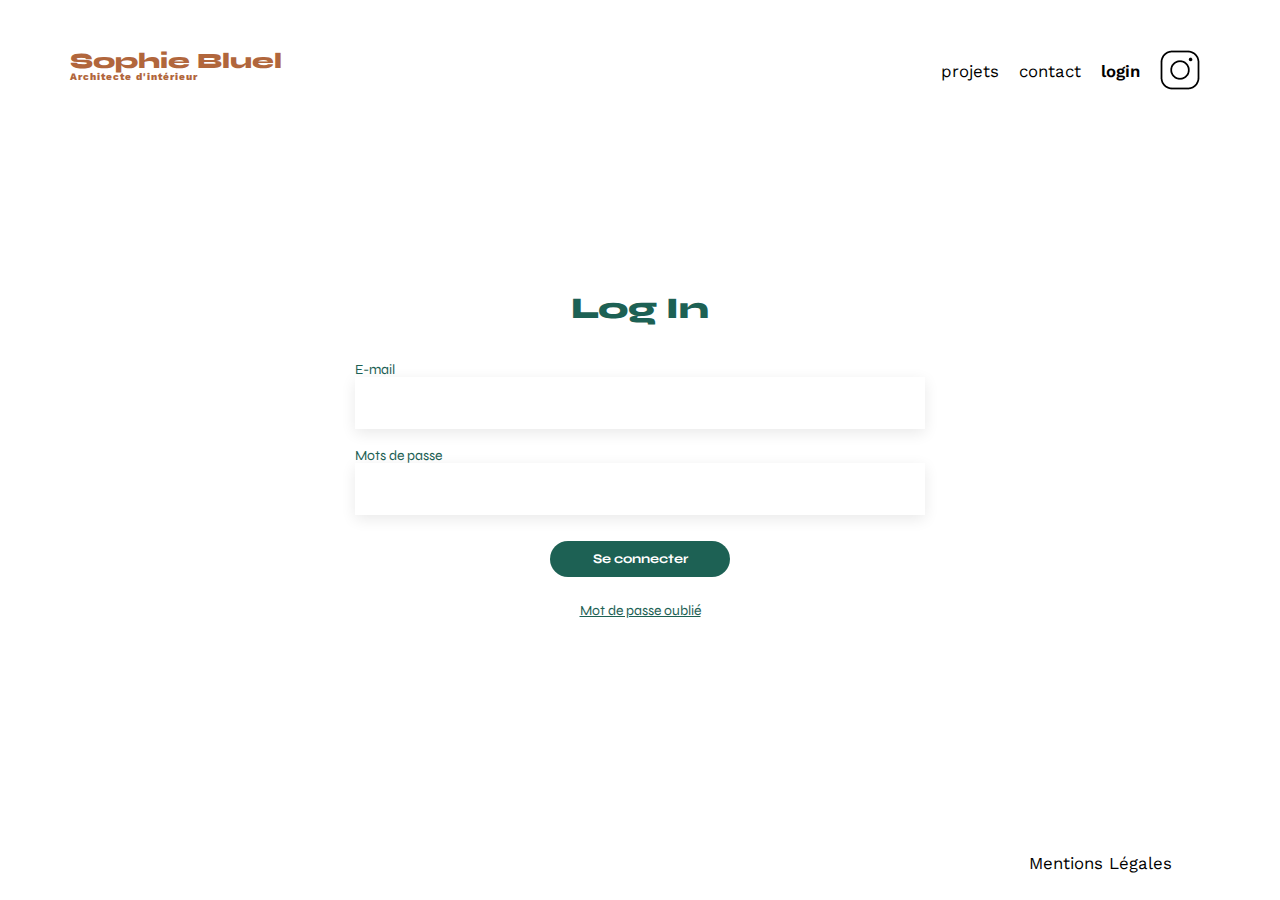
==== FrontEnd/login.html @ 1794ee2d "ajout de la page de connexion et les liens sont maintenant fonctionnel" ====
<!DOCTYPE html>
<html lang="fr">
<head>
	<meta charset="UTF-8">
	<title>Sophie Bluel - Architecte d'intérieur</title>
	<meta name="viewport" content="width=device-width, initial-scale=1.0">
	<link rel="preconnect" href="https://fonts.googleapis.com">
	<link rel="preconnect" href="https://fonts.gstatic.com" crossorigin>
	<link href="https://fonts.googleapis.com/css2?family=Syne:wght@700;800&family=Work+Sans&display=swap" rel="stylesheet">
	<meta name="description" content="">
	<link rel="stylesheet" href="./assets/style.css">
</head>
<body class="login__body">
<header>
	<a href="index.html"><h1>Sophie Bluel <span>Architecte d'intérieur</span></h1></a>
	<nav>
		<ul>
			<li><a href="index.html#porrfolio">projets</a></li>
			<li><a href="index.html#contact">contact</a></li>
			<li><a href="login.html" class="gras">login</a></li>
			<li><a href="https://www.instagram.com" target="_blank"><img src="./assets/icons/instagram.png" alt="Instagram"></a></li>
		</ul>
	</nav>
</header>
<main class="login__container">
<h1 class="form__title">Log In</h1>
<form action="#" class="form">
    <label for="email" class="form__label">E-mail</label>
    <input type="email" name="email" id="email">
    <label for="password" class="form__label">Mots de passe</label>
    <input type="password" name="password" id="password">
    <button type="submit" class="form__button">Se connecter</button>
    <a href="#" class="form__link">Mot de passe oublié</a>
</form>
</main>

<footer>
	<nav>
		<ul>
			<li><a href="#">Mentions Légales</a></li>
		</ul>
	</nav>
</footer>
</body>
</html>
---- FrontEnd/assets/style.css ----
/* http://meyerweb.com/eric/tools/css/reset/
   v2.0 | 20110126
   License: none (public domain)
*/

html, body, div, span, applet, object, iframe,
h1, h2, h3, h4, h5, h6, p, blockquote, pre,
a, abbr, acronym, address, big, cite, code,
del, dfn, em, img, ins, kbd, q, s, samp,
small, strike, strong, sub, sup, tt, var,
b, u, i, center,
dl, dt, dd, ol, ul, li,
fieldset, form, label, legend,
table, caption, tbody, tfoot, thead, tr, th, td,
article, aside, canvas, details, embed,
figure, figcaption, footer, header, hgroup,
menu, nav, output, ruby, section, summary,
time, mark, audio, video {
	margin: 0;
	padding: 0;
	border: 0;
	font-size: 100%;
	font: inherit;
	vertical-align: baseline;
}
/* HTML5 display-role reset for older browsers */
article, aside, details, figcaption, figure,
footer, header, hgroup, menu, nav, section {
	display: block;
}

body {
	line-height: 1;
}
ol, ul {
	list-style: none;
}
blockquote, q {
	quotes: none;
}
blockquote:before, blockquote:after,
q:before, q:after {
	content: '';
	content: none;
}
table {
	border-collapse: collapse;
	border-spacing: 0;
}
/** end reset css**/
body {
	max-width: 1140px;
	margin:auto;
	font-family: 'Work Sans' ;
	font-size: 14px;
}
header {
	display: flex;
	justify-content: space-between;
	margin: 50px 0
}
section {
	margin: 50px 0
}

h1{
	display: flex;
	flex-direction: column;
	font-family: 'Syne';
	font-size: 22px;
	font-weight: 800;
	color: #B1663C
}

h1 > span {
	font-family: 'Work Sans';
	font-size:10px;
	letter-spacing: 0.1em;
;
}

h2{
	font-family: 'Syne';
	font-weight: 700;
	font-size: 30px;
	color: #1D6154
}
nav ul {
	display: flex;
	align-items: center;
	list-style-type: none;

}
nav li {
	padding: 0 10px;
	font-size: 1.2em;
}

li:hover {
	color: #B1663C;
}
#introduction {
	display: flex;
	align-items: center;
}
#introduction figure {
	flex: 1
}
#introduction img {
	display: block;
	margin: auto;
	width: 80%;
}

#introduction article {
	flex: 1
}
#introduction h2 {
	margin-bottom: 1em;
}

#introduction p {
	margin-bottom: 0.5em;
}
#portfolio h2 {
	text-align: center;
	margin-bottom: 1em;
}
.gallery {
	width: 100%;
	display: grid;
	grid-template-columns: 1fr 1fr 1fr;
	grid-column-gap: 20px;
	grid-row-gap: 20px;
}

.gallery img {
	width: 100%;

}
#contact {
	width: 50%;
margin: auto;
}
#contact > * {
	text-align: center;

}
#contact h2{
	margin-bottom: 20px;
}
#contact form {
	text-align: left;
	margin-top:30px;
	display: flex;
	flex-direction: column;
}

#contact input {
	height: 50px;
	font-size: 1.2em;
	border: none;
	box-shadow: 0px 4px 14px rgba(0, 0, 0, 0.09);
}
#contact label {
	margin: 2em 0 1em 0;
}
#contact textarea {
	border: none;
	box-shadow: 0px 4px 14px rgba(0, 0, 0, 0.09);
}

input[type="submit"]{
	font-family: 'Syne';
	font-weight: 700;
	color: white;
	background-color: #1D6154;
	margin : 2em auto ;
	width: 180px;
	text-align: center;
	border-radius: 60px ;
}

footer nav ul {
	display: flex;
	justify-content: flex-end;
	margin: 2em;
}

.filters {
	display: flex;
	gap: 10px;
	justify-content: center;
	margin: 2em;
}

.filter-button {
	cursor: pointer;
	font-family: 'Syne';
	font-weight: 700;
	color: #1D6154;
	border: #1D6154 1px solid;
	border-radius: 60px;
	font-size: 16px;
	padding: 5px 15px;
}

.filter-button-selected {
	background-color: #1D6154;
	color: white;
}

/***** style de la page login *****/

.form__title{
	font-family: 'Syne';
	font-size: 30px;
	color: #1D6154;
	text-align: center;
	margin-bottom: 20px;
}

.form{
	display: flex;
	flex-direction: column;
	margin: 0 auto;
	width: 50%;
}

.form__label{
	font-family: 'Syne';
	color: #1D6154;
	margin-top: 20px;
}

#email,
#password{
	height: 50px;
	font-size: 1.2em;
	border: none;
	box-shadow: 0px 4px 14px rgba(0, 0, 0, 0.09);
}

.form__button{
	font-family: 'Syne';
	font-weight: 700;
	color: white;
	background-color: #1D6154;
	margin : 2em auto ;
	width: 180px;
	text-align: center;
	border-radius: 60px ;
	border: none;
	padding: 10px;
}

.form__link{
	font-family: 'Syne';
	color: #1D6154;
	text-align: center;
	text-decoration: underline;
}

.login__container{
	/*margin: 150px 0 250px 0;*/
	margin: 150px 0;
}

html, body {
    height: 100%;
}

.login__body {
    display: flex;
    flex-direction: column;
}

.login__container {
    flex: 1;
}

.gras{
	font-weight: 600;
}

a {
	text-decoration: none;
	color: inherit;
}
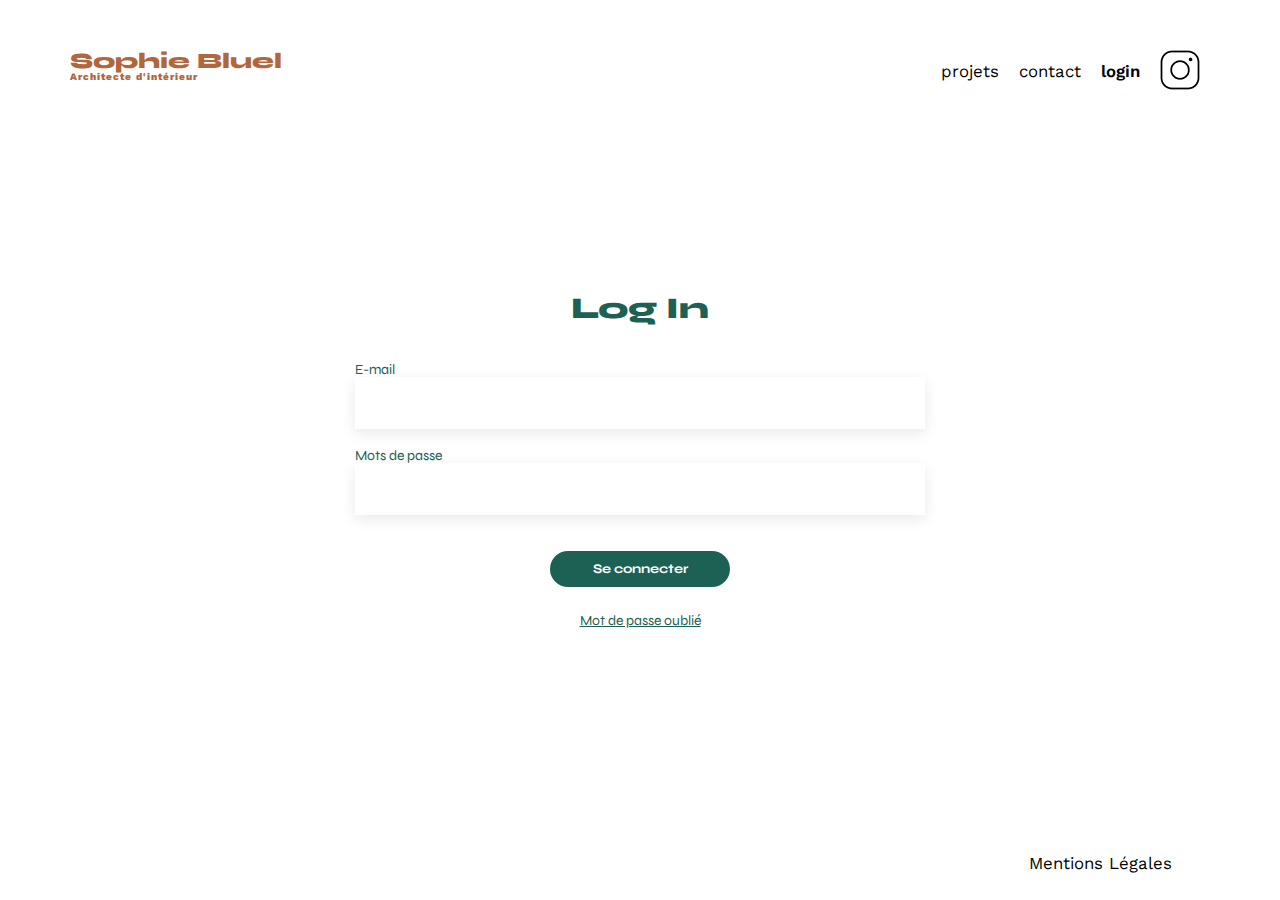
==== commit 31fd6dc0: "meilleur gestion d'erreur , on peut ajouter des images seulement en jpg , png et 4mo max" ====
--- a/FrontEnd/login.html
+++ b/FrontEnd/login.html
@@ -9,13 +9,14 @@
 	<link href="https://fonts.googleapis.com/css2?family=Syne:wght@700;800&family=Work+Sans&display=swap" rel="stylesheet">
 	<meta name="description" content="">
 	<link rel="stylesheet" href="./assets/style.css">
+	<script src="scripts/auth.js" defer></script>
 </head>
 <body class="login__body">
 <header>
 	<a href="index.html"><h1>Sophie Bluel <span>Architecte d'intérieur</span></h1></a>
 	<nav>
 		<ul>
-			<li><a href="index.html#porrfolio">projets</a></li>
+			<li><a href="index.html#portfolio">projets</a></li>
 			<li><a href="index.html#contact">contact</a></li>
 			<li><a href="login.html" class="gras">login</a></li>
 			<li><a href="https://www.instagram.com" target="_blank"><img src="./assets/icons/instagram.png" alt="Instagram"></a></li>
@@ -26,9 +27,10 @@
 <h1 class="form__title">Log In</h1>
 <form action="#" class="form">
     <label for="email" class="form__label">E-mail</label>
-    <input type="email" name="email" id="email">
+    <input type="email" name="email" id="email" autocomplete="email">
     <label for="password" class="form__label">Mots de passe</label>
-    <input type="password" name="password" id="password">
+    <input type="password" name="password" id="password" autocomplete="current-password">
+	<div class="error-message-container"><p class="error-message"></p></div>
     <button type="submit" class="form__button">Se connecter</button>
     <a href="#" class="form__link">Mot de passe oublié</a>
 </form>
--- a/FrontEnd/assets/style.css
+++ b/FrontEnd/assets/style.css
@@ -49,11 +49,15 @@
 }
 /** end reset css**/
 body {
-	max-width: 1140px;
-	margin:auto;
-	font-family: 'Work Sans' ;
-	font-size: 14px;
-}
+    max-width: 1140px;
+    margin: 0 auto;  /* Changement ici : on spécifie margins horizontales */
+    font-family: 'Work Sans';
+    font-size: 14px;
+    overflow-x: hidden;  /* Empêche le défilement horizontal */
+}
+
+/* Ajouter un conteneur principal si nécessaire */
+
 header {
 	display: flex;
 	justify-content: space-between;
@@ -69,7 +73,7 @@
 	font-family: 'Syne';
 	font-size: 22px;
 	font-weight: 800;
-	color: #B1663C
+	color: #B1663C;
 }
 
 h1 > span {
@@ -83,7 +87,7 @@
 	font-family: 'Syne';
 	font-weight: 700;
 	font-size: 30px;
-	color: #1D6154
+	color: #1D6154;
 }
 nav ul {
 	display: flex;
@@ -127,20 +131,38 @@
 	margin-bottom: 1em;
 }
 .gallery {
-	width: 100%;
-	display: grid;
-	grid-template-columns: 1fr 1fr 1fr;
-	grid-column-gap: 20px;
-	grid-row-gap: 20px;
+    width: 100%;
+    display: grid;
+    grid-template-columns: repeat(auto-fit, minmax(350px, 1fr));
+    gap: 20px;
+    max-width: 1140px;
+    margin: 0 auto;
+    justify-items: center;
 }
 
 .gallery img {
-	width: 100%;
-
-}
+    width: 100%;
+    height: 100%;
+    object-fit: cover;
+}
+
+.gallery figure {
+    width: 100%;
+    max-width: 350px;
+    margin: 0;
+}
+
+.gallery figure img {
+    width: 100%;
+    height: auto;
+    aspect-ratio: 3/4;
+    object-fit: cover;
+    max-width: 350px;
+}
+
 #contact {
 	width: 50%;
-margin: auto;
+    margin: auto;
 }
 #contact > * {
 	text-align: center;
@@ -252,6 +274,7 @@
 	border-radius: 60px ;
 	border: none;
 	padding: 10px;
+	cursor: pointer;
 }
 
 .form__link{
@@ -262,7 +285,6 @@
 }
 
 .login__container{
-	/*margin: 150px 0 250px 0;*/
 	margin: 150px 0;
 }
 
@@ -286,4 +308,252 @@
 a {
 	text-decoration: none;
 	color: inherit;
+}
+
+.title__container{
+	display: flex;
+	justify-content: center;
+}
+
+.fa-solid.fa-pen-to-square{
+	font-size: 14px;
+	margin: 10px 5px 0 20px;
+}
+
+.modifier:hover{
+	color: #B1663C;
+	cursor: pointer;
+	text-decoration: underline;
+}
+
+.edit__mode{
+	width: 100%;
+	display: flex;
+	justify-content: center;
+	align-items: center;
+	background-color: black;
+	color: white;
+	height: 60px;
+}
+
+.edit__mode .fa-solid.fa-pen-to-square{
+	margin-top: 0;
+}
+
+.modal {
+    display: none;
+    position: fixed;
+    z-index: 1;
+    left: 0;
+    top: 0;
+    width: 100%;
+    height: 100%;
+    overflow: auto;
+    background-color: rgba(0,0,0,0.4);
+    display: flex;
+    justify-content: center;
+    align-items: center;
+}
+
+.modal-content {
+    background-color: white;
+    padding: 20px;
+    width: 40%;
+	border-radius: 10px;
+	min-height:600px ;
+}
+
+.modal-title{
+	font-size: 26px;
+	font-weight: 400;
+	color: black;
+	font-family: "Work Sans";
+	text-align: center;
+	margin-top: 50px;
+}
+
+.modal-button{
+	font-family: 'Syne';
+	font-weight: 700;
+	color: white;
+	background-color: #1D6154;
+	margin : 2em auto ;
+	padding: 10px;
+	width: 200px;
+	border-radius: 60px ;
+	border: none;
+	display: flex;
+	justify-content: center;
+	cursor: pointer;
+}
+
+.close {
+    color: black;
+    float: right;
+    font-size: 28px;
+    font-weight: bold;
+	cursor: pointer;
+}
+
+.photos-container {
+    display: grid;
+    grid-template-columns: repeat(5, 1fr); 
+    gap: 10px; 
+    padding: 40px 40px; 
+}
+
+.photos-container img {
+    width: 100%; 
+    height: auto;
+    object-fit: cover;
+}
+
+hr{
+	opacity: 0.5;
+	width: 80%;
+}
+
+.photo-item {
+    position: relative;
+    width: 100%;
+}
+
+/* Pour les images dans la modal*/
+.photo-item img {
+    width: 100%;
+    aspect-ratio: 101/135;
+    object-fit: cover;
+}
+
+.icon-container {
+    position: absolute;
+    top: 5px;
+    right: 5px;
+    padding: 5px;
+    border-radius: 5px;
+    background: black;
+    cursor: pointer;
+    display: flex;
+    align-items: center;
+    justify-content: center;
+}
+
+.icon-container i {
+    font-size: 10px;
+    color: white;
+}
+
+/**********************modal pour ajouter des projet*********************************/
+.modal-add-file {
+    padding: 40px;
+	display: block;
+}
+
+.fa-solid.fa-arrow-left{
+	font-size:20px;
+	cursor: pointer;
+}
+
+.modal-title-file{
+	margin: 20px;
+}
+
+.upload-box {
+    display: flex;
+    flex-direction: column;
+    align-items: center;
+    justify-content: center;
+    gap: 10px;
+    margin-top: 40px;
+    margin-bottom: 20px;
+    height: 169px;
+    position: relative;
+    background-color: #E8F1F6;
+}
+
+.upload-box i {
+    font-size: 60px;
+    color: #B9C5CC;
+}
+
+.upload-box input {
+    display: none;
+}
+
+.upload-box img {
+    width: 129px;
+    height: 169px;
+    object-fit: contain;
+    position: absolute;
+}
+
+.upload-box .icon-container {
+    position: absolute;
+    top: 5px;
+    right: 5px;
+    padding: 5px;
+    border-radius: 5px;
+    background: black;
+    cursor: pointer;
+    display: flex;
+    align-items: center;
+    justify-content: center;
+}
+
+.upload-box .icon-container i {
+    font-size: 20px;
+    color: white;
+}
+
+.upload-text {
+    background-color: #CBD6DC;
+    color: #306685;
+    border-radius: 50px;
+    height: 40px;
+    font-weight: 700;
+    display: flex;
+    align-items: center;
+    justify-content: center;
+    cursor: pointer;
+    padding: 0 30px; 
+}
+
+.input-field {
+    width: 100%;
+    padding: 10px;
+    margin: 10px 0;
+    border: 1px solid #ccc;
+    border-radius: 5px;
+	height: 50px;
+	font-size: 1.2em;
+	box-shadow: 0px 4px 14px rgba(0, 0, 0, 0.09);
+}
+
+#title{
+	border: none;
+	width: 95%;
+}
+
+.none{
+	display: none;
+}
+
+.error-message {
+    color: #ff0000;
+    text-align: center;
+    margin-top: 10px;
+    font-size: 16px;
+    font-weight: bold;
+}
+
+.submit-button-disabled {
+    background-color: #A7A7A7 !important; /* Couleur grise */
+    cursor: not-allowed; /* Indiquer que le bouton est désactivé */
+}
+
+#confirmation-message {
+    color: green;
+    text-align: center;
+    margin-top: 20px;
+	font-weight: 900;
 }